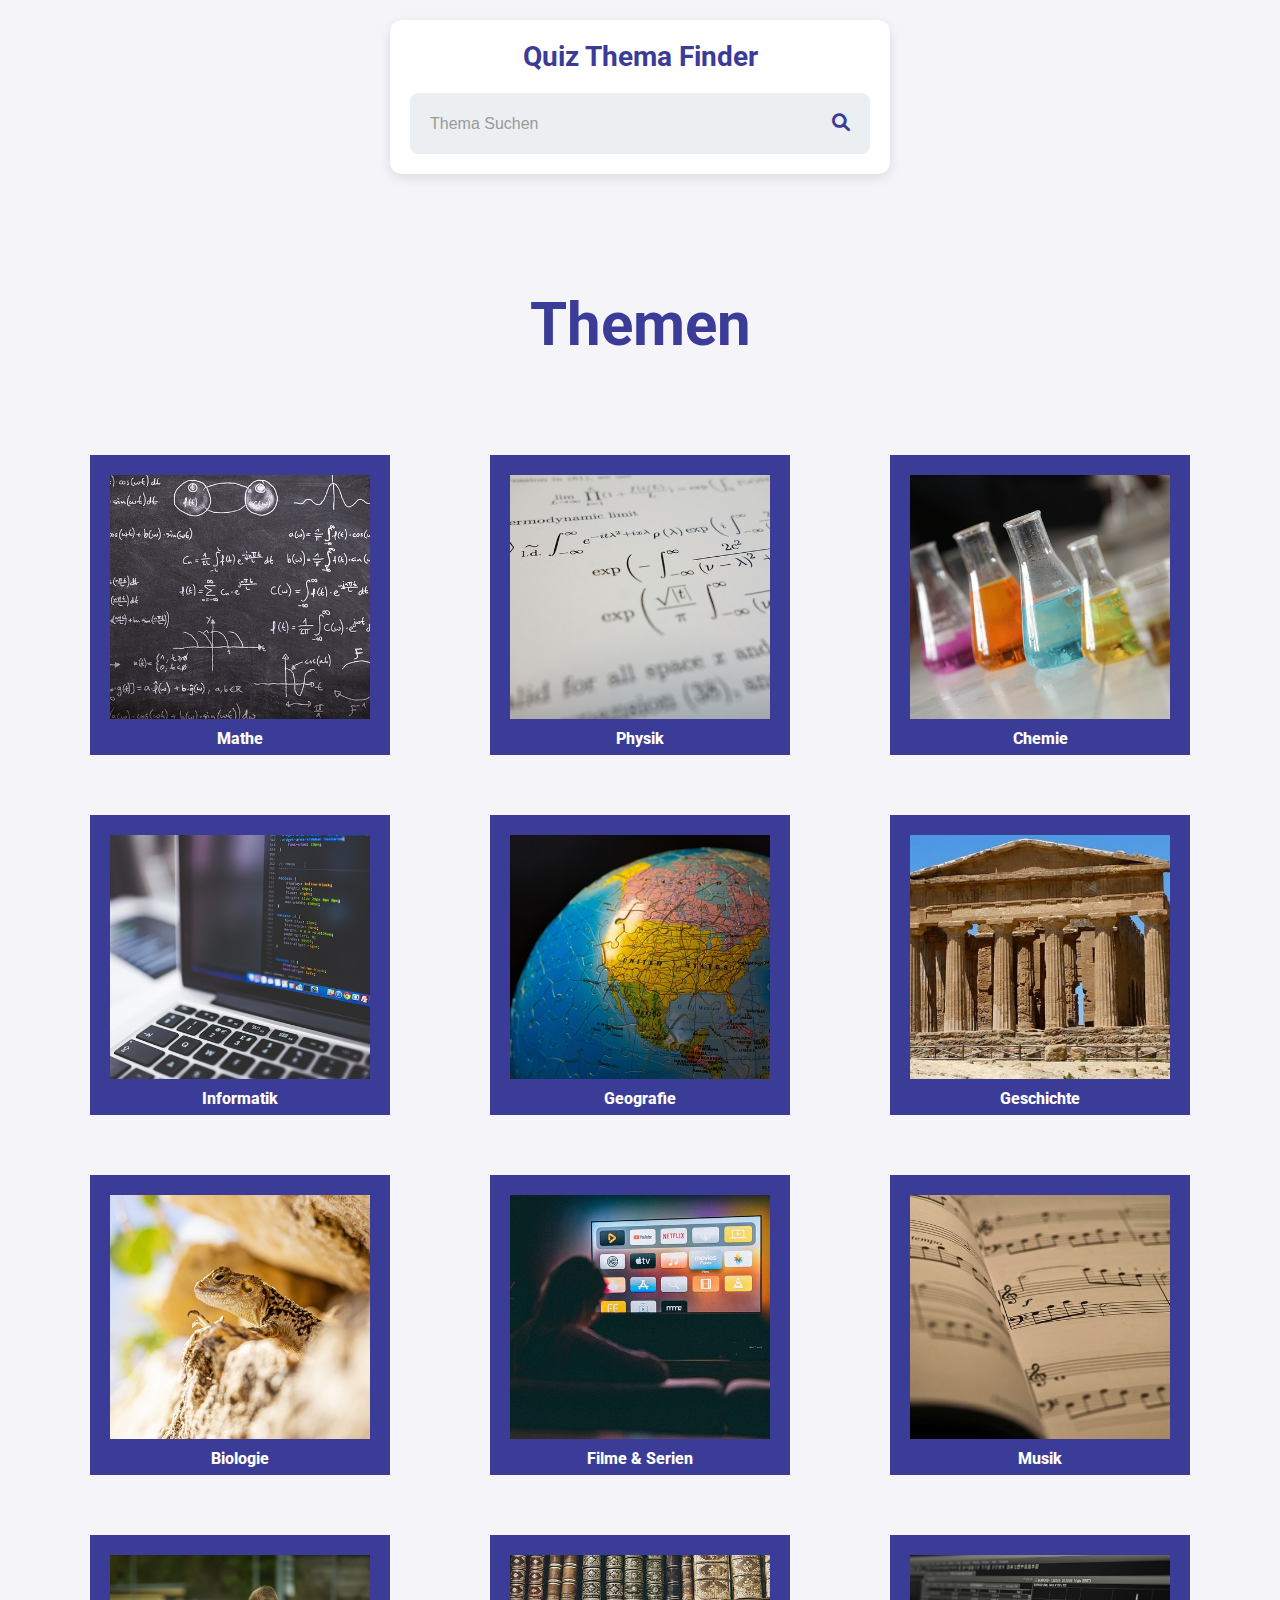
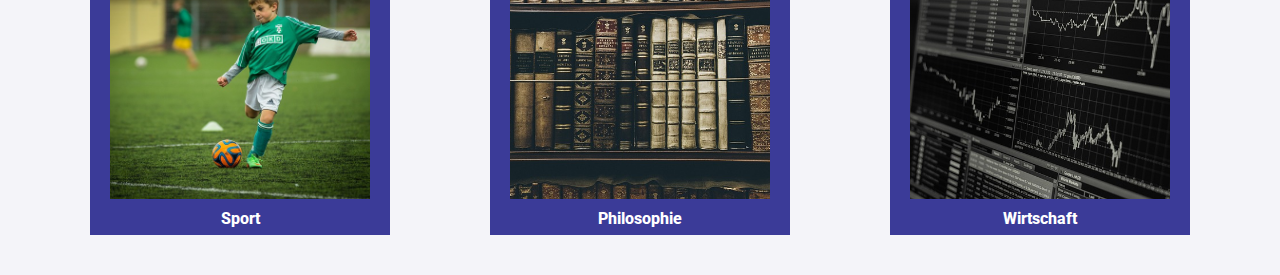
==== index.html @ 79d07604 "first commit" ====
<!DOCTYPE html>
<html lang="en">

<head>
    <meta charset="UTF-8">
    <meta name="viewport" content="width=device-width, initial-scale=1.0">
    <title>Quiz</title>
    <link rel="stylesheet" href="index.css">
    <link href="https://fonts.googleapis.com/css2?family=Roboto:wght@400;700&display=swap" rel="stylesheet">
    <link rel="stylesheet" href="https://cdnjs.cloudflare.com/ajax/libs/font-awesome/6.0.0-beta3/css/all.min.css">
</head>

<body>
    <div class="container">
        <h1 class="title">Quiz Thema Finder</h1>
        <div class="search-bar">
            <input type="text" class="search-input" placeholder="Thema Suchen">
            <button class="search-btn">
                <i class="fas fa-search"></i>
            </button>
        </div>
    </div>

    <br>
    <br>
    <br>
    <br>
    <br>

    <main>
        <div id="Headline-container" class="Headline-container">
            <h1>Themen</h1>
        </div>

        <br>
        <br>
        <br>
        <br>
        <br>

        <!-- Flexbox container for multiple blog elements -->
        <div class="blog-container">
            <div class="blog" data-theme="mathe">
                <img src="Pic/Thema/board-4855963_640.jpg" alt="Board Image">
                <div class="Kind-of">
                    <p>Mathe</p>
                </div>
            </div>
            <div class="blog" data-theme="physik">
                <img src="Pic/Thema/formula-5675604_640.jpg" alt="Board Image">
                <div class="Kind-of">
                    <p>Physik</p>
                </div>
            </div>
            <!-- Add more themes similarly -->
            
            <div class="blog">
                <img src="Pic/Thema/chemistry-3533039_640.jpg" alt="Board Image">
                <div class="Kind-of">
                    <p>Chemie</p>
                </div>
            </div>
            <div class="blog">
                <img src="Pic/Thema/coding-1853305_640.jpg" alt="Board Image">
                <div class="Kind-of">
                    <p>Informatik</p>
                </div>
            </div>
            <div class="blog">
                <img src="Pic/Thema/globe-5096555_640.jpg" alt="Board Image">
                <div class="Kind-of">
                    <p>Geografie</p>
                </div>
            </div>
            <div class="blog">
                <img src="Pic/Thema/temple-8979915_640.jpg" alt="Board Image">
                <div class="Kind-of">
                    <p>Geschichte</p>
                </div>
            </div>
            <div class="blog">
                <img src="Pic/Thema/rock-4902937_640.jpg" alt="Board Image">
                <div class="Kind-of">
                    <p>Biologie</p>
                </div>
            </div>
            <div class="blog">
                <img src="Pic/Thema/applications-7025904_640.jpg" alt="Board Image">
                <div class="Kind-of">
                    <p>Filme & Serien</p>
                </div>
            </div>
            <div class="blog">
                <img src="Pic/Thema/sheet-music-8463988_640.jpg" alt="Board Image">
                <div class="Kind-of">
                    <p>Musik</p>
                </div>
            </div>
            <div class="blog">
                <img src="Pic/Thema/child-613199_640.jpg" alt="Board Image">
                <div class="Kind-of">
                    <p>Sport</p>
                </div>
            </div>
            
            <div class="blog">
                <img src="Pic/Thema//books-2606859_640.jpg" alt="Board Image">
                <div class="Kind-of">
                    <p>Philosophie</p>
                </div>
            </div>
            <div class="blog">
                <img src="Pic/Thema/stock-1863880_640.jpg" alt="Board Image">
                <div class="Kind-of">
                    <p>Wirtschaft</p>
                </div>
            </div>
            <!-- Add more blog elements as needed -->
        </div>

    </main>

</body>

<script src="JavaScript/add.js"></script>
<script src="JavaScript/script.js"></script>
<script src="JavaScript/search.js"></script>


</html>
---- index.css ----
* {
    margin: 0;
    padding: 0;
    box-sizing: border-box;
}

body {
    font-family: 'Roboto', sans-serif;
    background-color: #f4f4f9;
    height: 100vh;
    color: #333;
    margin: 0;
}

/* Container for the top position */
.container {
    text-align: center;
    background-color: #fff;
    padding: 20px;
    box-shadow: 0px 4px 12px rgba(0, 0, 0, 0.1);
    border-radius: 12px;
    max-width: 500px;
    margin: 20px auto;
}

/* Title Styling */
.title {
    font-size: 28px;
    color: #3b3b98;
    margin-bottom: 20px;
    font-weight: 700;
}

/* Search Bar Styling */
.search-bar {
    display: flex;
    align-items: center;
    justify-content: space-between;
    border-radius: 8px;
    background-color: #eceff1;
    padding: 10px;
    position: relative;
}

.search-input {
    border: none;
    background: transparent;
    padding: 10px;
    flex: 1;
    font-size: 16px;
    outline: none;
    color: #555;
}

/* Search button with the icon */
.search-btn {
    background-color: transparent;
    border: none;
    padding: 10px;
    cursor: pointer;
    color: #3b3b98;
    font-size: 18px;
}

.search-btn:hover {
    color: #5567ff;
}

/* Make the button and input fit nicely */
.search-bar input::placeholder {
    color: #999;
}

/* Responsive Design */
@media screen and (max-width: 600px) {
    .container {
        padding: 20px;
        width: 100%;
    }

    .title {
        font-size: 24px;
    }
}

main {
    margin-left: 90px;
    margin-right: 90px;
}

main .Headline-container {
    display: flex;
    justify-content: center;
    align-items: center;
    color: #3b3b98;
    font-size: 30px;
}

/* Flexbox container for blog elements */
.blog-container {
    display: flex;
    flex-wrap: wrap;
    justify-content: space-between;
    gap: 20px; /* Adds space between blog items horizontally */
}

/* Individual blog styling */
.blog {
    background-color: #3b3b98;
    width: 300px;
    height: 300px;
    padding: 20px; /* Padding around the image */
    box-sizing: border-box; /* Ensures padding is inside the div dimensions */
    margin-bottom: 40px; /* Extra space between blog items vertically */
}

.blog img {
    width: 100%;
    height: 94%;
    object-fit: cover; /* Ensures the image fits well inside the container */
    display: block;
}

.blog .Kind-of {
    display: flex;
    justify-content: center;
    color: white;
    padding: 10px;
    font-weight: 800;
}

.blog:hover {
    cursor: pointer;
    background-color: #5567ff;
    transition: all 0.5s linear ;
}
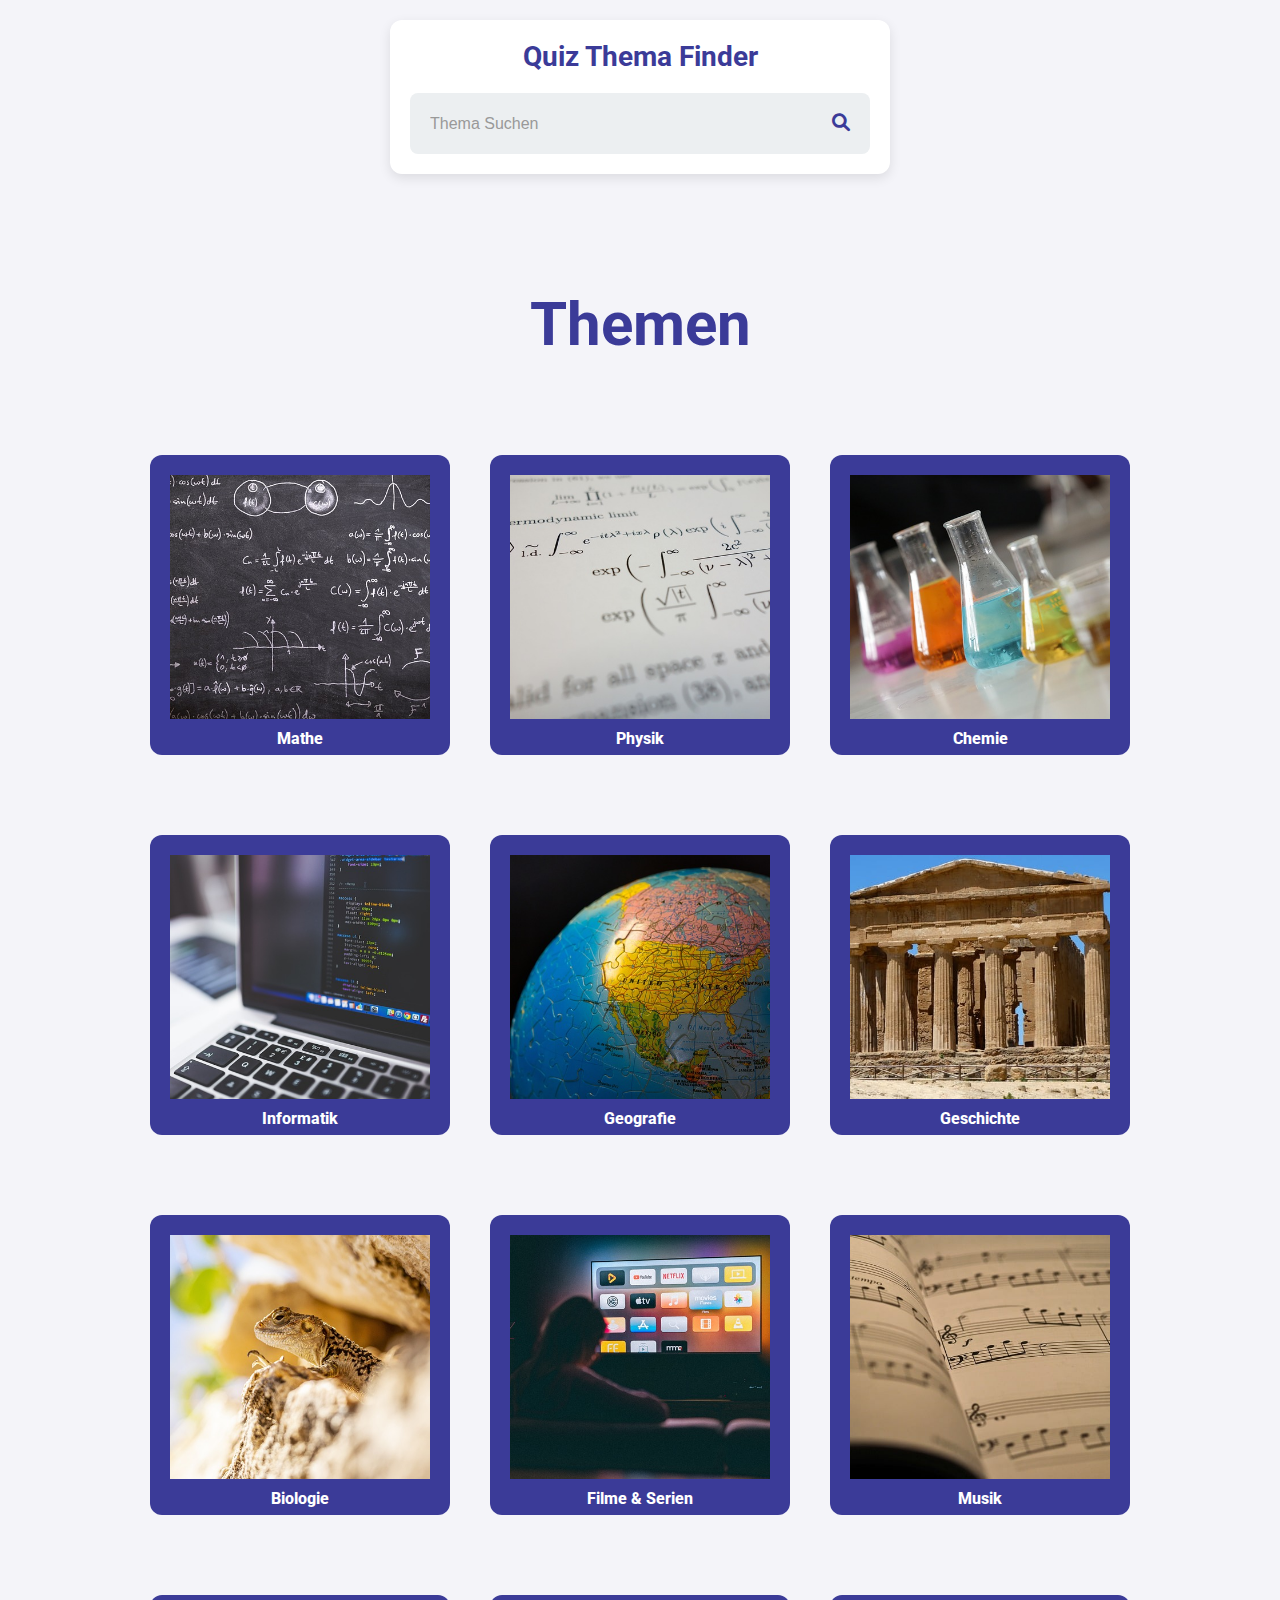
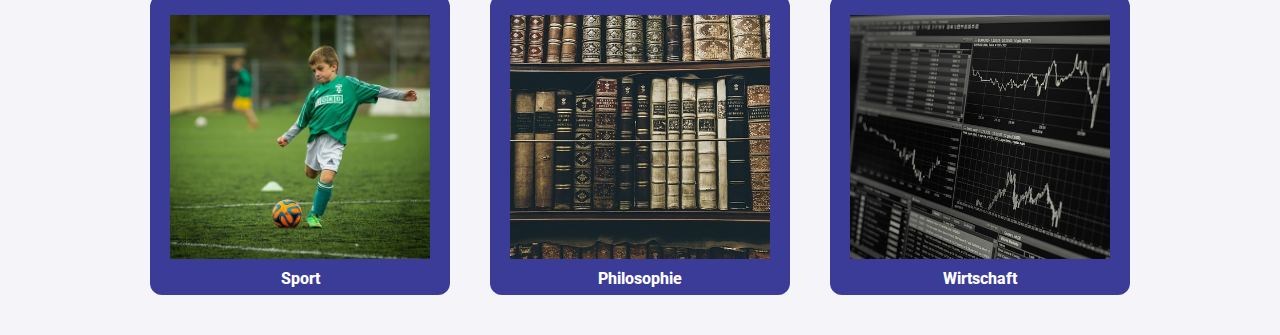
==== commit 6649963d: "first commit" ====
--- a/index.html
+++ b/index.html
@@ -54,62 +54,62 @@
             </div>
             <!-- Add more themes similarly -->
             
-            <div class="blog">
+            <div class="blog" data-theme="chemie">
                 <img src="Pic/Thema/chemistry-3533039_640.jpg" alt="Board Image">
                 <div class="Kind-of">
                     <p>Chemie</p>
                 </div>
             </div>
-            <div class="blog">
+            <div class="blog" data-theme="informatik">
                 <img src="Pic/Thema/coding-1853305_640.jpg" alt="Board Image">
                 <div class="Kind-of">
                     <p>Informatik</p>
                 </div>
             </div>
-            <div class="blog">
+            <div class="blog" data-theme="geografie">
                 <img src="Pic/Thema/globe-5096555_640.jpg" alt="Board Image">
                 <div class="Kind-of">
                     <p>Geografie</p>
                 </div>
             </div>
-            <div class="blog">
+            <div class="blog" data-theme="geschichte">
                 <img src="Pic/Thema/temple-8979915_640.jpg" alt="Board Image">
                 <div class="Kind-of">
                     <p>Geschichte</p>
                 </div>
             </div>
-            <div class="blog">
+            <div class="blog" data-theme="biologie">
                 <img src="Pic/Thema/rock-4902937_640.jpg" alt="Board Image">
                 <div class="Kind-of">
                     <p>Biologie</p>
                 </div>
             </div>
-            <div class="blog">
+            <div class="blog" data-theme="film">
                 <img src="Pic/Thema/applications-7025904_640.jpg" alt="Board Image">
                 <div class="Kind-of">
                     <p>Filme & Serien</p>
                 </div>
             </div>
-            <div class="blog">
+            <div class="blog" data-theme="musik">
                 <img src="Pic/Thema/sheet-music-8463988_640.jpg" alt="Board Image">
                 <div class="Kind-of">
                     <p>Musik</p>
                 </div>
             </div>
-            <div class="blog">
+            <div class="blog" data-theme="sport" >
                 <img src="Pic/Thema/child-613199_640.jpg" alt="Board Image">
                 <div class="Kind-of">
                     <p>Sport</p>
                 </div>
             </div>
             
-            <div class="blog">
+            <div class="blog" data-theme="philo">
                 <img src="Pic/Thema//books-2606859_640.jpg" alt="Board Image">
                 <div class="Kind-of">
                     <p>Philosophie</p>
                 </div>
             </div>
-            <div class="blog">
+            <div class="blog" data-theme="wirtschaft">
                 <img src="Pic/Thema/stock-1863880_640.jpg" alt="Board Image">
                 <div class="Kind-of">
                     <p>Wirtschaft</p>
@@ -122,7 +122,6 @@
 
 </body>
 
-<script src="JavaScript/add.js"></script>
 <script src="JavaScript/script.js"></script>
 <script src="JavaScript/search.js"></script>
 
--- a/index.css
+++ b/index.css
@@ -12,7 +12,6 @@
     margin: 0;
 }
 
-/* Container for the top position */
 .container {
     text-align: center;
     background-color: #fff;
@@ -71,21 +70,9 @@
     color: #999;
 }
 
-/* Responsive Design */
-@media screen and (max-width: 600px) {
-    .container {
-        padding: 20px;
-        width: 100%;
-    }
-
-    .title {
-        font-size: 24px;
-    }
-}
-
 main {
-    margin-left: 90px;
-    margin-right: 90px;
+    margin-left: 20px;
+    margin-right: 20px;
 }
 
 main .Headline-container {
@@ -100,8 +87,8 @@
 .blog-container {
     display: flex;
     flex-wrap: wrap;
-    justify-content: space-between;
-    gap: 20px; /* Adds space between blog items horizontally */
+    justify-content: center;
+    gap: 40px; /* Adds space between blog items horizontally */
 }
 
 /* Individual blog styling */
@@ -112,6 +99,7 @@
     padding: 20px; /* Padding around the image */
     box-sizing: border-box; /* Ensures padding is inside the div dimensions */
     margin-bottom: 40px; /* Extra space between blog items vertically */
+    border-radius: 12px;
 }
 
 .blog img {
@@ -133,4 +121,11 @@
     cursor: pointer;
     background-color: #5567ff;
     transition: all 0.5s linear ;
+}
+
+@media (max-width: 500px) {
+    .container {
+        margin-left: 35px;
+        margin-right: 35px;
+    }
 }